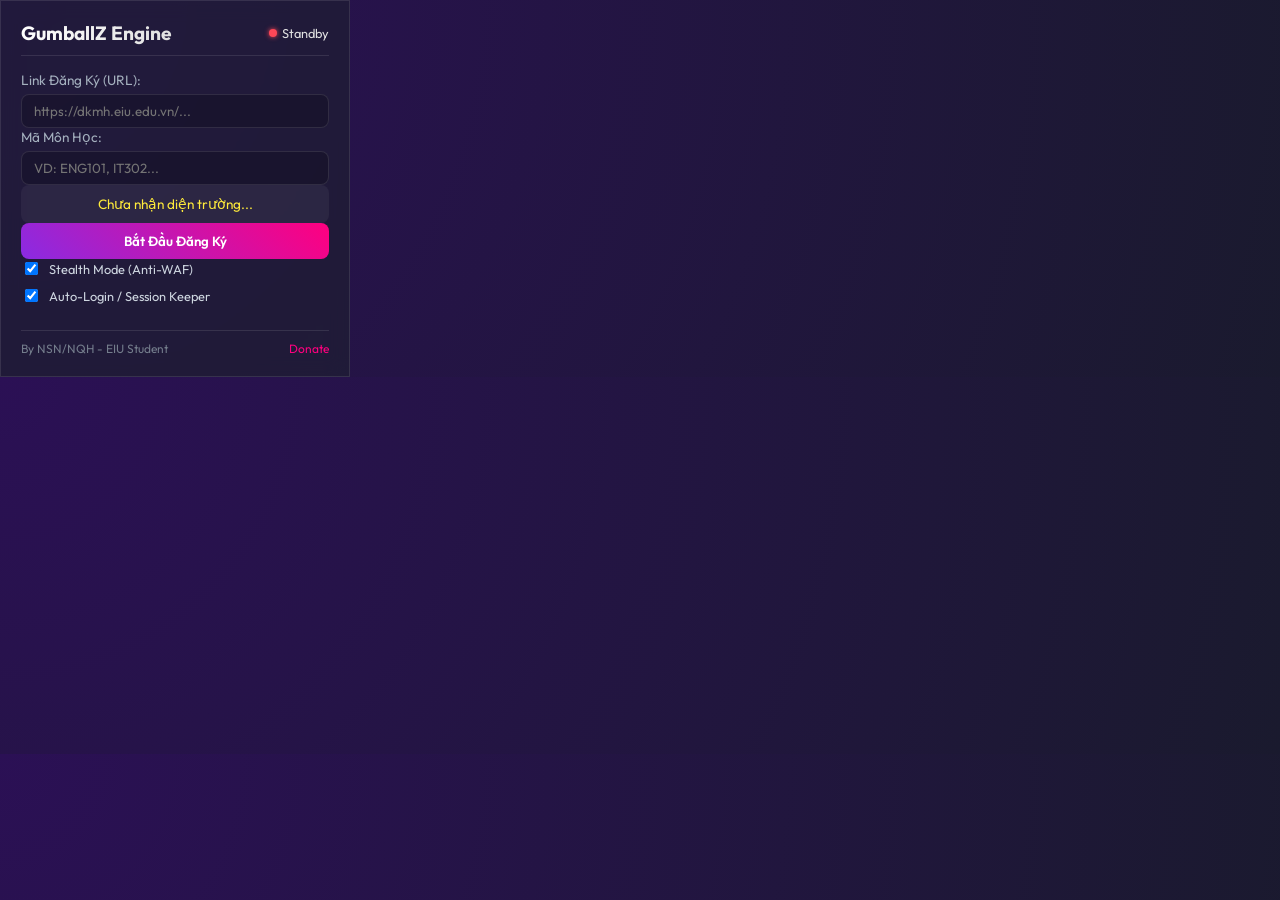
==== extension/UIUX/popup.html @ da2722e1 "feat: Initial commit for GumballZ Registration Ecosystem" ====
<!DOCTYPE html>
<html lang="vi">
<head>
    <meta charset="UTF-8">
    <meta name="viewport" content="width=device-width, initial-scale=1.0">
    <title>GumballZ Universal Engine</title>
    <link href="https://fonts.googleapis.com/css2?family=Outfit:wght@400;600&display=swap" rel="stylesheet">
    <link rel="stylesheet" href="popup.css">
</head>
<body>
    <div class="glass-panel">
        <header>
            <h2>GumballZ Engine</h2>
            <div class="status-indicator" id="engineStatus"><span class="dot red"></span> Standby</div>
        </header>

        <main>
            <div class="input-group">
                <label for="targetUrl">Link Đăng Ký (URL):</label>
                <input type="text" id="targetUrl" placeholder="https://dkmh.eiu.edu.vn/..." />
            </div>

            <div class="input-group">
                <label for="subjectCode">Mã Môn Học:</label>
                <input type="text" id="subjectCode" placeholder="VD: ENG101, IT302..." />
            </div>

            <div class="engine-detection" id="detectionResult">
                Chưa nhận diện trường...
            </div>

            <div class="actions">
                <button id="btnStart" class="btn-primary">Bắt Đầu Đăng Ký</button>
            </div>
            
            <div class="advanced-features">
                <label><input type="checkbox" id="stealthMode" checked> Stealth Mode (Anti-WAF)</label>
                <label><input type="checkbox" id="autoLogin" checked> Auto-Login / Session Keeper</label>
            </div>
        </main>

        <footer>
            <span>By NSN/NQH - EIU Student</span>
            <a href="#" id="openPortal">Donate</a>
        </footer>
    </div>
    <script src="popup.js" type="module"></script>
</body>
</html>
---- extension/UIUX/popup.css ----
:root {
    --bg-color: #1a1a2e;
    --primary: #8a2be2;
    --secondary: #ff007f;
    --glass-bg: rgba(30, 30, 50, 0.7);
    --glass-border: rgba(255, 255, 255, 0.1);
    --text-color: #e0e0e0;
}

body {
    width: 350px;
    margin: 0;
    font-family: 'Outfit', sans-serif;
    background-color: var(--bg-color);
    color: var(--text-color);
    overflow: hidden;
    position: relative;
    background: radial-gradient(circle at top left, #2b1055, #1a1a2e);
}

.glass-panel {
    background: var(--glass-bg);
    backdrop-filter: blur(10px);
    border: 1px solid var(--glass-border);
    padding: 20px;
    box-sizing: border-box;
    display: flex;
    flex-direction: column;
    gap: 15px;
}

header {
    display: flex;
    justify-content: space-between;
    align-items: center;
    border-bottom: 1px solid var(--glass-border);
    padding-bottom: 10px;
}

header h2 {
    margin: 0;
    font-size: 1.2rem;
    background: linear-gradient(90deg, #fff, var(--text-color));
    -webkit-background-clip: text;
    -webkit-text-fill-color: transparent;
}

.status-indicator {
    font-size: 0.8rem;
    display: flex;
    align-items: center;
    gap: 5px;
}

.dot {
    width: 8px;
    height: 8px;
    border-radius: 50%;
    display: inline-block;
}
.dot.red { background-color: #ff4757; box-shadow: 0 0 5px #ff4757; }
.dot.green { background-color: #2ed573; box-shadow: 0 0 5px #2ed573; }

.input-group {
    display: flex;
    flex-direction: column;
    gap: 5px;
}

.input-group label {
    font-size: 0.85rem;
    color: #a4b0be;
}

.input-group input {
    background: rgba(0, 0, 0, 0.2);
    border: 1px solid var(--glass-border);
    padding: 8px 12px;
    border-radius: 8px;
    color: #fff;
    font-family: inherit;
    outline: none;
    transition: all 0.3s ease;
}

.input-group input:focus {
    border-color: var(--primary);
    box-shadow: 0 0 8px rgba(138, 43, 226, 0.3);
}

.engine-detection {
    background: rgba(255, 255, 255, 0.05);
    border-radius: 8px;
    padding: 10px;
    font-size: 0.85rem;
    text-align: center;
    color: #ffeb3b; 
}

.btn-primary {
    width: 100%;
    padding: 10px;
    border: none;
    border-radius: 8px;
    background: linear-gradient(45deg, var(--primary), var(--secondary));
    color: white;
    font-weight: 600;
    font-family: inherit;
    cursor: pointer;
    transition: transform 0.2s, box-shadow 0.2s;
}

.btn-primary:active {
    transform: scale(0.98);
}

.btn-primary:hover {
    box-shadow: 0 0 15px rgba(255, 0, 127, 0.4);
}

.advanced-features {
    display: flex;
    flex-direction: column;
    gap: 8px;
    font-size: 0.8rem;
    color: #ced6e0;
}

.advanced-features label {
    display: flex;
    align-items: center;
    gap: 8px;
    cursor: pointer;
}

footer {
    display: flex;
    justify-content: space-between;
    font-size: 0.75rem;
    color: #747d8c;
    border-top: 1px solid var(--glass-border);
    padding-top: 10px;
    margin-top: 10px;
}

footer a {
    color: var(--secondary);
    text-decoration: none;
}
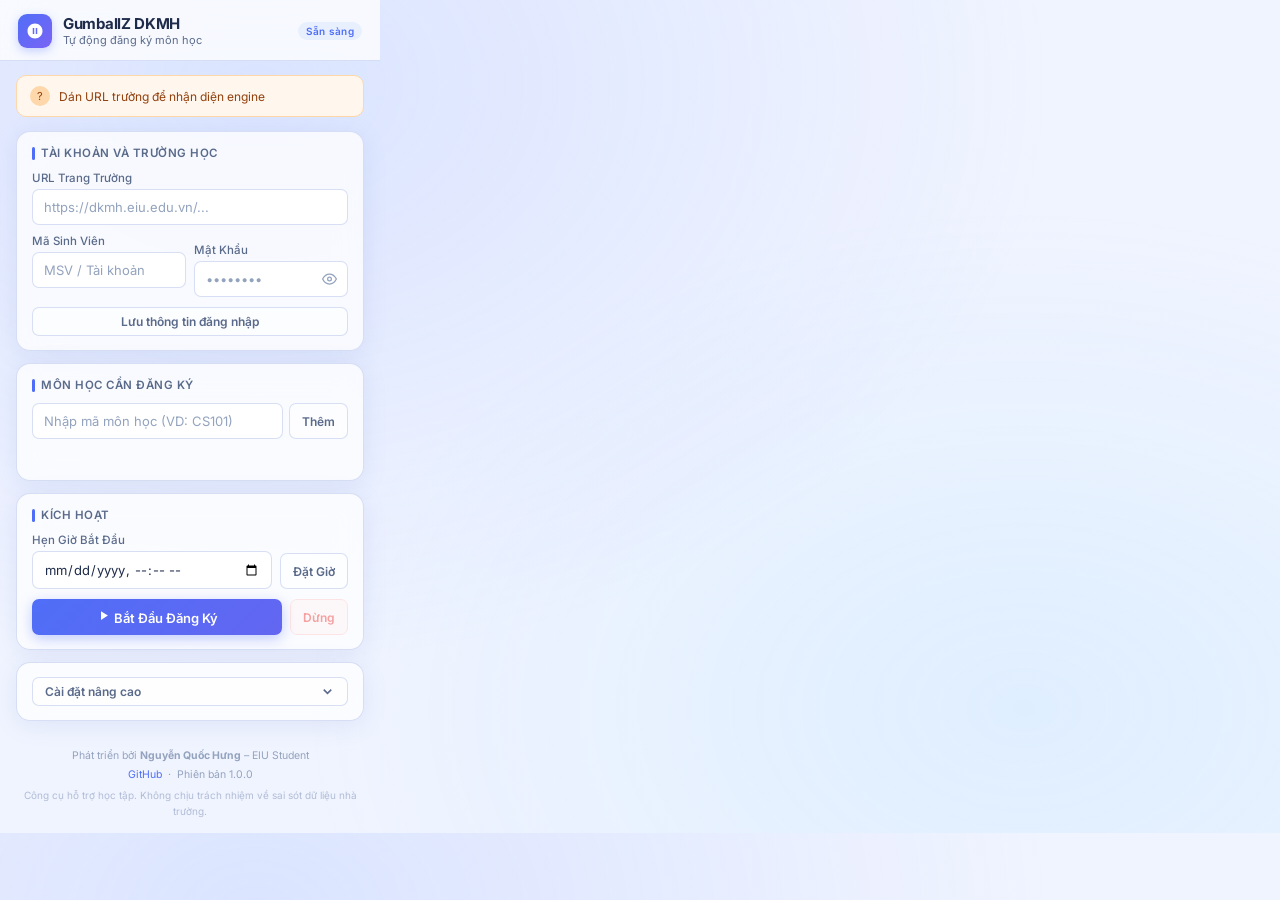
==== commit db777910: "feat: implement GumballZ registration ecosystem with modular engine architecture and web portal supp" ====
--- a/extension/UIUX/popup.html
+++ b/extension/UIUX/popup.html
@@ -1,49 +1,214 @@
 <!DOCTYPE html>
 <html lang="vi">
 <head>
-    <meta charset="UTF-8">
-    <meta name="viewport" content="width=device-width, initial-scale=1.0">
-    <title>GumballZ Universal Engine</title>
-    <link href="https://fonts.googleapis.com/css2?family=Outfit:wght@400;600&display=swap" rel="stylesheet">
-    <link rel="stylesheet" href="popup.css">
+  <meta charset="UTF-8">
+  <meta name="viewport" content="width=device-width, initial-scale=1.0">
+  <title>GumballZ – Auto DKMH</title>
+  <link rel="stylesheet" href="popup.css">
 </head>
 <body>
-    <div class="glass-panel">
-        <header>
-            <h2>GumballZ Engine</h2>
-            <div class="status-indicator" id="engineStatus"><span class="dot red"></span> Standby</div>
-        </header>
-
-        <main>
-            <div class="input-group">
-                <label for="targetUrl">Link Đăng Ký (URL):</label>
-                <input type="text" id="targetUrl" placeholder="https://dkmh.eiu.edu.vn/..." />
-            </div>
-
-            <div class="input-group">
-                <label for="subjectCode">Mã Môn Học:</label>
-                <input type="text" id="subjectCode" placeholder="VD: ENG101, IT302..." />
-            </div>
-
-            <div class="engine-detection" id="detectionResult">
-                Chưa nhận diện trường...
-            </div>
-
-            <div class="actions">
-                <button id="btnStart" class="btn-primary">Bắt Đầu Đăng Ký</button>
-            </div>
-            
-            <div class="advanced-features">
-                <label><input type="checkbox" id="stealthMode" checked> Stealth Mode (Anti-WAF)</label>
-                <label><input type="checkbox" id="autoLogin" checked> Auto-Login / Session Keeper</label>
-            </div>
-        </main>
-
-        <footer>
-            <span>By NSN/NQH - EIU Student</span>
-            <a href="#" id="openPortal">Donate</a>
-        </footer>
-    </div>
-    <script src="popup.js" type="module"></script>
+
+  <!-- ===== HEADER ===== -->
+  <header class="gz-header">
+    <div class="gz-logo">
+      <svg viewBox="0 0 24 24"><path d="M12 2C6.48 2 2 6.48 2 12s4.48 10 10 10 10-4.48 10-10S17.52 2 12 2zm-1 14H9V8h2v8zm4 0h-2V8h2v8z"/></svg>
+    </div>
+    <div class="gz-header-text">
+      <h1>GumballZ DKMH</h1>
+      <p>Tự động đăng ký môn học</p>
+    </div>
+    <span class="gz-badge idle" id="gz-status-badge">Sẵn sàng</span>
+  </header>
+
+  <!-- ===== DETECTION BANNER ===== -->
+  <div class="gz-detection not-found" id="gz-detection">
+    <div class="gz-detection-icon">?</div>
+    <span id="gz-detection-text">Dán URL trường để nhận diện engine</span>
+  </div>
+
+  <!-- ===== MAIN BODY ===== -->
+  <main class="gz-body">
+
+    <!-- Card 1: Thông tin đăng nhập -->
+    <div class="gz-card">
+      <div class="gz-card-title">Tài khoản và trường học</div>
+
+      <div class="gz-field">
+        <label class="gz-label" for="gz-school-url">URL Trang Trường</label>
+        <input
+          class="gz-input"
+          type="url"
+          id="gz-school-url"
+          placeholder="https://dkmh.eiu.edu.vn/..."
+          autocomplete="off"
+        >
+      </div>
+
+      <div class="gz-input-row" style="margin-top:9px;">
+        <div class="gz-field">
+          <label class="gz-label" for="gz-username">Mã Sinh Viên</label>
+          <input
+            class="gz-input"
+            type="text"
+            id="gz-username"
+            placeholder="MSV / Tài khoản"
+            autocomplete="username"
+          >
+        </div>
+        <div class="gz-field">
+          <label class="gz-label" for="gz-password">Mật Khẩu</label>
+          <div class="gz-input-wrap">
+            <input
+              class="gz-input"
+              type="password"
+              id="gz-password"
+              placeholder="••••••••"
+              autocomplete="current-password"
+            >
+            <button class="gz-eye-btn" id="gz-toggle-pass" title="Hiện/Ẩn mật khẩu">
+              <svg viewBox="0 0 24 24" width="15" height="15" fill="none" stroke="currentColor" stroke-width="2">
+                <path id="gz-eye-icon" d="M1 12s4-8 11-8 11 8 11 8-4 8-11 8-11-8-11-8z"/>
+                <circle cx="12" cy="12" r="3"/>
+              </svg>
+            </button>
+          </div>
+        </div>
+      </div>
+
+      <div style="margin-top:10px;">
+        <button class="gz-btn gz-btn-ghost gz-btn-sm" id="gz-save-creds" style="width:100%;">
+          Lưu thông tin đăng nhập
+        </button>
+      </div>
+    </div>
+
+    <!-- Card 2: Môn học cần đăng ký -->
+    <div class="gz-card">
+      <div class="gz-card-title">Môn Học Cần Đăng Ký</div>
+
+      <div class="gz-add-course-row">
+        <input
+          class="gz-input"
+          type="text"
+          id="gz-course-input"
+          placeholder="Nhập mã môn học (VD: CS101)"
+          autocomplete="off"
+        >
+        <button class="gz-btn gz-btn-ghost gz-btn-sm" id="gz-add-course">Thêm</button>
+      </div>
+
+      <div class="gz-tags-wrap" id="gz-course-tags">
+        <!-- Tags được thêm vào đây -->
+      </div>
+    </div>
+
+    <!-- Card 3: Tùy chọn kích hoạt -->
+    <div class="gz-card">
+      <div class="gz-card-title">Kích Hoạt</div>
+
+      <!-- Hẹn giờ bắt đầu -->
+      <div class="gz-scheduler-row">
+        <div class="gz-field">
+          <label class="gz-label" for="gz-schedule-time">Hẹn Giờ Bắt Đầu</label>
+          <input class="gz-input" type="datetime-local" id="gz-schedule-time">
+        </div>
+        <button class="gz-btn gz-btn-ghost gz-btn-sm" id="gz-schedule-btn" style="height:36px; align-self:flex-end;">Đặt Giờ</button>
+      </div>
+
+      <div class="gz-countdown" id="gz-countdown">00:00:00</div>
+      <div class="gz-countdown-label" id="gz-countdown-label"></div>
+
+      <!-- Nút điều khiển chính -->
+      <div class="gz-btn-row" style="margin-top:12px;">
+        <button class="gz-btn gz-btn-primary" id="gz-start-btn">
+          <div class="gz-spinner"></div>
+          <span class="gz-btn-label">
+            <svg viewBox="0 0 24 24" fill="currentColor"><path d="M8 5v14l11-7z"/></svg>
+            Bắt Đầu Đăng Ký
+          </span>
+        </button>
+        <button class="gz-btn gz-btn-danger gz-btn-sm" id="gz-stop-btn" disabled>
+          Dừng
+        </button>
+      </div>
+    </div>
+
+    <!-- Card 4: Tiến trình và Log -->
+    <div class="gz-card gz-progress-wrap" id="gz-progress-card">
+      <div class="gz-card-title">
+        <span class="gz-pulse"></span>
+        Tiến Trình
+      </div>
+
+      <div class="gz-attempt-text">
+        <span id="gz-attempt-label">Đang chuẩn bị...</span>
+        <span id="gz-attempt-count">0 / 0</span>
+      </div>
+
+      <div class="gz-progress-bar-bg">
+        <div class="gz-progress-bar indeterminate" id="gz-progress-bar"></div>
+      </div>
+
+      <div class="gz-log" id="gz-log">
+        <span class="gz-log-entry">Hệ thống sẵn sàng.</span>
+      </div>
+    </div>
+
+    <!-- Card 5: Cài đặt nâng cao -->
+    <div class="gz-card">
+      <button class="gz-btn gz-btn-ghost gz-btn-sm" id="gz-settings-toggle" style="width:100%; justify-content:space-between;">
+        <span>Cài đặt nâng cao</span>
+        <svg id="gz-settings-arrow" viewBox="0 0 24 24" width="14" fill="none" stroke="currentColor" stroke-width="2.5" style="transition:transform 0.3s;"><path d="M6 9l6 6 6-6"/></svg>
+      </button>
+
+      <div class="gz-settings-section" id="gz-settings-section">
+        <div class="gz-divider"></div>
+
+        <div class="gz-toggle-row">
+          <span class="gz-toggle-label">Stealth Mode (mô phỏng người dùng)</span>
+          <button class="gz-toggle on" id="gz-toggle-stealth" title="Bật/Tắt stealth mode"></button>
+        </div>
+
+        <div class="gz-field" style="margin-top:10px;">
+          <label class="gz-label" for="gz-max-retries">Số lần thử tối đa</label>
+          <input class="gz-input" type="number" id="gz-max-retries" value="10" min="1" max="100">
+        </div>
+
+        <div class="gz-field" style="margin-top:8px;">
+          <label class="gz-label" for="gz-tg-token">Telegram Bot Token</label>
+          <input class="gz-input" type="text" id="gz-tg-token" placeholder="110201543:AAXXXXXXXXX">
+        </div>
+
+        <div class="gz-field" style="margin-top:8px;">
+          <label class="gz-label" for="gz-tg-chat">Telegram Chat ID</label>
+          <input class="gz-input" type="text" id="gz-tg-chat" placeholder="-100XXXXXXXXX">
+        </div>
+
+        <div class="gz-btn-row" style="margin-top:10px;">
+          <button class="gz-btn gz-btn-ghost gz-btn-sm" id="gz-save-settings" style="flex:1;">Lưu cài đặt</button>
+          <button class="gz-btn gz-btn-ghost gz-btn-sm" id="gz-test-tg">Test Telegram</button>
+        </div>
+      </div>
+    </div>
+
+  </main>
+
+  <!-- ===== FOOTER ===== -->
+  <footer class="gz-footer">
+    <div>Phát triển bởi <strong>Nguyễn Quốc Hưng</strong> – EIU Student</div>
+    <div style="margin-top:2px;">
+      <a href="https://github.com/nughnguyen/DKMH-Extension" target="_blank">GitHub</a>
+      &nbsp;&middot;&nbsp;
+      Phiên bản 1.0.0
+    </div>
+    <div style="margin-top:3px; font-size:10px; color:#b0bcd6;">
+      Công cụ hỗ trợ học tập. Không chịu trách nhiệm về sai sót dữ liệu nhà trường.
+    </div>
+  </footer>
+
+  <!-- ===== TOAST ===== -->
+  <div class="gz-toast" id="gz-toast"></div>
+
+  <script src="popup.js"></script>
 </body>
 </html>
--- a/extension/UIUX/popup.css
+++ b/extension/UIUX/popup.css
@@ -1,149 +1,640 @@
+/* ============================================================
+   GumballZ Extension Popup - Design System
+   Tone: Sang, sach, diu mat. Glassmorphism tinh te.
+   Font: Inter (Google Fonts)
+   Tac gia: Nguyen Quoc Hung - EIU Student
+   ============================================================ */
+
+@import url('https://fonts.googleapis.com/css2?family=Inter:wght@300;400;500;600;700&display=swap');
+
+/* ---- TOKENS ---- */
 :root {
-    --bg-color: #1a1a2e;
-    --primary: #8a2be2;
-    --secondary: #ff007f;
-    --glass-bg: rgba(30, 30, 50, 0.7);
-    --glass-border: rgba(255, 255, 255, 0.1);
-    --text-color: #e0e0e0;
-}
+  --c-bg:           #f0f4ff;
+  --c-surface:      rgba(255, 255, 255, 0.75);
+  --c-surface-2:    rgba(255, 255, 255, 0.55);
+  --c-border:       rgba(200, 210, 240, 0.7);
+  --c-primary:      #4f6ef7;
+  --c-primary-h:    #3a56e0;
+  --c-primary-glow: rgba(79, 110, 247, 0.25);
+  --c-success:      #22c55e;
+  --c-danger:       #ef4444;
+  --c-warning:      #f59e0b;
+  --c-text:         #1e2b4a;
+  --c-text-2:       #5a6a8a;
+  --c-text-3:       #93a3be;
+  --radius-lg:      14px;
+  --radius-md:      10px;
+  --radius-sm:      7px;
+  --shadow-card:    0 4px 24px rgba(99, 120, 200, 0.12);
+  --shadow-btn:     0 4px 14px rgba(79, 110, 247, 0.35);
+  --transition:     all 0.22s cubic-bezier(0.4, 0, 0.2, 1);
+}
+
+/* ---- RESET ---- */
+*, *::before, *::after { box-sizing: border-box; margin: 0; padding: 0; }
 
 body {
-    width: 350px;
-    margin: 0;
-    font-family: 'Outfit', sans-serif;
-    background-color: var(--bg-color);
-    color: var(--text-color);
-    overflow: hidden;
-    position: relative;
-    background: radial-gradient(circle at top left, #2b1055, #1a1a2e);
-}
-
-.glass-panel {
-    background: var(--glass-bg);
-    backdrop-filter: blur(10px);
-    border: 1px solid var(--glass-border);
-    padding: 20px;
-    box-sizing: border-box;
-    display: flex;
-    flex-direction: column;
-    gap: 15px;
-}
-
-header {
-    display: flex;
-    justify-content: space-between;
-    align-items: center;
-    border-bottom: 1px solid var(--glass-border);
-    padding-bottom: 10px;
-}
-
-header h2 {
-    margin: 0;
-    font-size: 1.2rem;
-    background: linear-gradient(90deg, #fff, var(--text-color));
-    -webkit-background-clip: text;
-    -webkit-text-fill-color: transparent;
-}
-
-.status-indicator {
-    font-size: 0.8rem;
-    display: flex;
-    align-items: center;
-    gap: 5px;
-}
-
-.dot {
-    width: 8px;
-    height: 8px;
-    border-radius: 50%;
-    display: inline-block;
-}
-.dot.red { background-color: #ff4757; box-shadow: 0 0 5px #ff4757; }
-.dot.green { background-color: #2ed573; box-shadow: 0 0 5px #2ed573; }
-
-.input-group {
-    display: flex;
-    flex-direction: column;
-    gap: 5px;
-}
-
-.input-group label {
-    font-size: 0.85rem;
-    color: #a4b0be;
-}
-
-.input-group input {
-    background: rgba(0, 0, 0, 0.2);
-    border: 1px solid var(--glass-border);
-    padding: 8px 12px;
-    border-radius: 8px;
-    color: #fff;
-    font-family: inherit;
-    outline: none;
-    transition: all 0.3s ease;
-}
-
-.input-group input:focus {
-    border-color: var(--primary);
-    box-shadow: 0 0 8px rgba(138, 43, 226, 0.3);
-}
-
-.engine-detection {
-    background: rgba(255, 255, 255, 0.05);
-    border-radius: 8px;
-    padding: 10px;
-    font-size: 0.85rem;
-    text-align: center;
-    color: #ffeb3b; 
-}
-
-.btn-primary {
-    width: 100%;
-    padding: 10px;
-    border: none;
-    border-radius: 8px;
-    background: linear-gradient(45deg, var(--primary), var(--secondary));
-    color: white;
-    font-weight: 600;
-    font-family: inherit;
-    cursor: pointer;
-    transition: transform 0.2s, box-shadow 0.2s;
-}
-
-.btn-primary:active {
-    transform: scale(0.98);
-}
-
-.btn-primary:hover {
-    box-shadow: 0 0 15px rgba(255, 0, 127, 0.4);
-}
-
-.advanced-features {
-    display: flex;
-    flex-direction: column;
-    gap: 8px;
-    font-size: 0.8rem;
-    color: #ced6e0;
-}
-
-.advanced-features label {
-    display: flex;
-    align-items: center;
-    gap: 8px;
-    cursor: pointer;
-}
-
-footer {
-    display: flex;
-    justify-content: space-between;
-    font-size: 0.75rem;
-    color: #747d8c;
-    border-top: 1px solid var(--glass-border);
-    padding-top: 10px;
-    margin-top: 10px;
-}
-
-footer a {
-    color: var(--secondary);
-    text-decoration: none;
-}
+  width: 380px;
+  min-height: 520px;
+  font-family: 'Inter', system-ui, sans-serif;
+  font-size: 13.5px;
+  color: var(--c-text);
+  background: var(--c-bg);
+  background-image:
+    radial-gradient(ellipse at 20% 10%, rgba(120, 155, 255, 0.18) 0%, transparent 55%),
+    radial-gradient(ellipse at 80% 85%, rgba(100, 200, 255, 0.12) 0%, transparent 50%);
+  overflow-x: hidden;
+}
+
+/* ============================================================
+   HEADER
+   ============================================================ */
+.gz-header {
+  background: var(--c-surface);
+  backdrop-filter: blur(16px);
+  -webkit-backdrop-filter: blur(16px);
+  border-bottom: 1px solid var(--c-border);
+  padding: 14px 18px 12px;
+  display: flex;
+  align-items: center;
+  gap: 11px;
+  position: sticky;
+  top: 0;
+  z-index: 10;
+}
+
+.gz-logo {
+  width: 34px;
+  height: 34px;
+  background: linear-gradient(135deg, #4f6ef7 0%, #7b63f5 100%);
+  border-radius: 9px;
+  display: flex;
+  align-items: center;
+  justify-content: center;
+  flex-shrink: 0;
+  box-shadow: 0 3px 10px rgba(79, 110, 247, 0.3);
+}
+
+.gz-logo svg { width: 18px; height: 18px; fill: #fff; }
+
+.gz-header-text { flex: 1; }
+
+.gz-header-text h1 {
+  font-size: 15px;
+  font-weight: 700;
+  color: var(--c-text);
+  letter-spacing: -0.3px;
+  line-height: 1;
+}
+
+.gz-header-text p {
+  font-size: 11px;
+  color: var(--c-text-2);
+  margin-top: 2px;
+}
+
+.gz-badge {
+  font-size: 10px;
+  font-weight: 600;
+  padding: 3px 8px;
+  border-radius: 20px;
+  letter-spacing: 0.3px;
+}
+
+.gz-badge.idle    { background: #e8f0fe; color: #4f6ef7; }
+.gz-badge.running { background: #dcfce7; color: #16a34a; }
+.gz-badge.success { background: #dcfce7; color: #16a34a; }
+.gz-badge.failed  { background: #fee2e2; color: #dc2626; }
+
+/* ============================================================
+   DETECTION BANNER
+   ============================================================ */
+.gz-detection {
+  margin: 14px 16px 0;
+  padding: 10px 13px;
+  border-radius: var(--radius-md);
+  font-size: 12px;
+  display: flex;
+  align-items: center;
+  gap: 9px;
+  border: 1px solid transparent;
+  transition: var(--transition);
+}
+
+.gz-detection.found {
+  background: #eff6ff;
+  border-color: #bfdbfe;
+  color: #1d4ed8;
+}
+
+.gz-detection.not-found {
+  background: #fff7ed;
+  border-color: #fed7aa;
+  color: #92400e;
+}
+
+.gz-detection.dev {
+  background: #fef3c7;
+  border-color: #fde68a;
+  color: #78350f;
+}
+
+.gz-detection-icon {
+  width: 20px;
+  height: 20px;
+  border-radius: 50%;
+  display: flex;
+  align-items: center;
+  justify-content: center;
+  flex-shrink: 0;
+  font-size: 11px;
+}
+
+.found  .gz-detection-icon { background: #dbeafe; }
+.not-found .gz-detection-icon { background: #fed7aa; }
+.dev    .gz-detection-icon { background: #fde68a; }
+
+/* ============================================================
+   MAIN CONTENT
+   ============================================================ */
+.gz-body { padding: 14px 16px 18px; display: flex; flex-direction: column; gap: 12px; }
+
+/* ============================================================
+   CARD
+   ============================================================ */
+.gz-card {
+  background: var(--c-surface);
+  backdrop-filter: blur(14px);
+  -webkit-backdrop-filter: blur(14px);
+  border: 1px solid var(--c-border);
+  border-radius: var(--radius-lg);
+  padding: 14px 15px;
+  box-shadow: var(--shadow-card);
+  transition: var(--transition);
+}
+
+.gz-card-title {
+  font-size: 11.5px;
+  font-weight: 600;
+  color: var(--c-text-2);
+  text-transform: uppercase;
+  letter-spacing: 0.5px;
+  margin-bottom: 11px;
+  display: flex;
+  align-items: center;
+  gap: 6px;
+}
+
+.gz-card-title::before {
+  content: '';
+  width: 3px;
+  height: 13px;
+  background: var(--c-primary);
+  border-radius: 2px;
+}
+
+/* ============================================================
+   FORM INPUTS
+   ============================================================ */
+.gz-field { display: flex; flex-direction: column; gap: 4px; }
+
+.gz-field + .gz-field { margin-top: 9px; }
+
+.gz-label {
+  font-size: 11.5px;
+  font-weight: 500;
+  color: var(--c-text-2);
+  display: flex;
+  align-items: center;
+  gap: 5px;
+}
+
+.gz-input {
+  width: 100%;
+  padding: 9px 11px;
+  background: rgba(255, 255, 255, 0.9);
+  border: 1.5px solid var(--c-border);
+  border-radius: var(--radius-sm);
+  font-size: 13px;
+  font-family: 'Inter', sans-serif;
+  color: var(--c-text);
+  outline: none;
+  transition: var(--transition);
+}
+
+.gz-input::placeholder { color: var(--c-text-3); }
+
+.gz-input:focus {
+  border-color: var(--c-primary);
+  background: #fff;
+  box-shadow: 0 0 0 3px var(--c-primary-glow);
+}
+
+.gz-input-row {
+  display: grid;
+  grid-template-columns: 1fr 1fr;
+  gap: 8px;
+}
+
+/* Password toggle */
+.gz-input-wrap {
+  position: relative;
+}
+
+.gz-input-wrap .gz-input { padding-right: 36px; }
+
+.gz-eye-btn {
+  position: absolute;
+  right: 9px;
+  top: 50%;
+  transform: translateY(-50%);
+  background: none;
+  border: none;
+  cursor: pointer;
+  color: var(--c-text-3);
+  padding: 2px;
+  display: flex;
+  align-items: center;
+  transition: color 0.15s;
+}
+
+.gz-eye-btn:hover { color: var(--c-text-2); }
+
+/* ============================================================
+   COURSE TAGS
+   ============================================================ */
+.gz-tags-wrap {
+  display: flex;
+  flex-wrap: wrap;
+  gap: 5px;
+  margin-top: 5px;
+  min-height: 22px;
+}
+
+.gz-tag {
+  display: inline-flex;
+  align-items: center;
+  gap: 4px;
+  padding: 3px 9px 3px 8px;
+  background: linear-gradient(135deg, #eef2ff, #e0e7ff);
+  border: 1px solid #c7d2fe;
+  border-radius: 20px;
+  font-size: 11.5px;
+  font-weight: 500;
+  color: #3730a3;
+  cursor: default;
+}
+
+.gz-tag-remove {
+  background: none;
+  border: none;
+  cursor: pointer;
+  color: #6366f1;
+  padding: 0;
+  line-height: 1;
+  font-size: 13px;
+  display: flex;
+  align-items: center;
+  opacity: 0.6;
+  transition: opacity 0.15s;
+}
+
+.gz-tag-remove:hover { opacity: 1; }
+
+.gz-add-course-row {
+  display: flex;
+  gap: 6px;
+  margin-top: 6px;
+}
+
+.gz-add-course-row .gz-input { flex: 1; }
+
+/* ============================================================
+   SCHEDULER
+   ============================================================ */
+.gz-scheduler-row {
+  display: flex;
+  gap: 8px;
+  align-items: flex-end;
+}
+
+.gz-scheduler-row .gz-field { flex: 1; }
+
+.gz-countdown {
+  text-align: center;
+  font-size: 22px;
+  font-weight: 700;
+  color: var(--c-primary);
+  letter-spacing: 2px;
+  font-variant-numeric: tabular-nums;
+  padding: 6px 0 2px;
+  display: none;
+}
+
+.gz-countdown.visible { display: block; }
+
+.gz-countdown-label {
+  font-size: 10.5px;
+  color: var(--c-text-3);
+  text-align: center;
+  margin-top: -2px;
+}
+
+/* ============================================================
+   PROGRESS / STATUS
+   ============================================================ */
+.gz-progress-wrap {
+  display: none;
+  flex-direction: column;
+  gap: 7px;
+}
+
+.gz-progress-wrap.visible { display: flex; }
+
+.gz-progress-bar-bg {
+  height: 6px;
+  background: #e8edfc;
+  border-radius: 6px;
+  overflow: hidden;
+}
+
+.gz-progress-bar {
+  height: 100%;
+  background: linear-gradient(90deg, #4f6ef7, #7b63f5);
+  border-radius: 6px;
+  transition: width 0.4s ease;
+  width: 0%;
+}
+
+.gz-progress-bar.indeterminate {
+  width: 40%;
+  animation: gz-slide 1.4s ease-in-out infinite;
+}
+
+@keyframes gz-slide {
+  0%   { transform: translateX(-100%); }
+  100% { transform: translateX(350%); }
+}
+
+.gz-attempt-text {
+  font-size: 11.5px;
+  color: var(--c-text-2);
+  display: flex;
+  justify-content: space-between;
+}
+
+.gz-log {
+  background: rgba(236, 240, 255, 0.8);
+  border: 1px solid var(--c-border);
+  border-radius: var(--radius-sm);
+  padding: 8px 10px;
+  max-height: 80px;
+  overflow-y: auto;
+  font-size: 11.5px;
+  color: var(--c-text-2);
+  line-height: 1.7;
+  font-variant-numeric: tabular-nums;
+}
+
+.gz-log::-webkit-scrollbar { width: 3px; }
+.gz-log::-webkit-scrollbar-thumb { background: var(--c-primary); border-radius: 3px; }
+
+.gz-log-entry { display: block; }
+.gz-log-entry.success { color: var(--c-success); font-weight: 500; }
+.gz-log-entry.error   { color: var(--c-danger); }
+
+/* ============================================================
+   BUTTONS
+   ============================================================ */
+.gz-btn {
+  display: inline-flex;
+  align-items: center;
+  justify-content: center;
+  gap: 6px;
+  padding: 9px 16px;
+  border: none;
+  border-radius: var(--radius-sm);
+  font-size: 13px;
+  font-weight: 600;
+  font-family: 'Inter', sans-serif;
+  cursor: pointer;
+  transition: var(--transition);
+  white-space: nowrap;
+  user-select: none;
+}
+
+.gz-btn svg { width: 15px; height: 15px; }
+
+.gz-btn-primary {
+  background: linear-gradient(135deg, #4f6ef7 0%, #6366f1 100%);
+  color: #fff;
+  box-shadow: var(--shadow-btn);
+  flex: 1;
+}
+
+.gz-btn-primary:hover:not(:disabled) {
+  background: linear-gradient(135deg, #3a56e0 0%, #4f46e5 100%);
+  transform: translateY(-1px);
+  box-shadow: 0 6px 20px rgba(79, 110, 247, 0.45);
+}
+
+.gz-btn-primary:active { transform: translateY(0); }
+
+.gz-btn-danger {
+  background: #fef2f2;
+  color: var(--c-danger);
+  border: 1.5px solid #fecaca;
+}
+
+.gz-btn-danger:hover:not(:disabled) {
+  background: #fee2e2;
+}
+
+.gz-btn-ghost {
+  background: var(--c-surface-2);
+  color: var(--c-text-2);
+  border: 1.5px solid var(--c-border);
+}
+
+.gz-btn-ghost:hover:not(:disabled) {
+  background: rgba(255, 255, 255, 0.85);
+  color: var(--c-text);
+}
+
+.gz-btn-sm {
+  padding: 6px 12px;
+  font-size: 12px;
+}
+
+.gz-btn:disabled {
+  opacity: 0.5;
+  cursor: not-allowed;
+  transform: none !important;
+}
+
+.gz-btn-row {
+  display: flex;
+  gap: 8px;
+}
+
+/* Loading spinner inside button */
+.gz-spinner {
+  width: 13px;
+  height: 13px;
+  border: 2px solid rgba(255,255,255,0.35);
+  border-top-color: #fff;
+  border-radius: 50%;
+  animation: gz-spin 0.7s linear infinite;
+  display: none;
+}
+
+.gz-btn.loading .gz-spinner    { display: block; }
+.gz-btn.loading .gz-btn-label  { display: none; }
+
+@keyframes gz-spin { to { transform: rotate(360deg); } }
+
+/* ============================================================
+   SETTINGS TOGGLE
+   ============================================================ */
+.gz-settings-section {
+  overflow: hidden;
+  max-height: 0;
+  transition: max-height 0.35s ease;
+}
+
+.gz-settings-section.open { max-height: 300px; }
+
+.gz-divider {
+  height: 1px;
+  background: var(--c-border);
+  margin: 11px -15px;
+}
+
+.gz-toggle-row {
+  display: flex;
+  align-items: center;
+  justify-content: space-between;
+  padding: 3px 0;
+}
+
+.gz-toggle-label { font-size: 12.5px; color: var(--c-text); }
+
+.gz-toggle {
+  width: 36px;
+  height: 20px;
+  background: #d1d5db;
+  border-radius: 20px;
+  position: relative;
+  cursor: pointer;
+  transition: background 0.2s;
+  border: none;
+  padding: 0;
+}
+
+.gz-toggle.on { background: var(--c-primary); }
+
+.gz-toggle::after {
+  content: '';
+  position: absolute;
+  width: 14px;
+  height: 14px;
+  background: #fff;
+  border-radius: 50%;
+  top: 3px;
+  left: 3px;
+  transition: transform 0.2s;
+  box-shadow: 0 1px 3px rgba(0,0,0,.2);
+}
+
+.gz-toggle.on::after { transform: translateX(16px); }
+
+/* ============================================================
+   FOOTER
+   ============================================================ */
+.gz-footer {
+  padding: 9px 16px 14px;
+  text-align: center;
+  font-size: 10.5px;
+  color: var(--c-text-3);
+  line-height: 1.6;
+}
+
+.gz-footer a {
+  color: var(--c-primary);
+  text-decoration: none;
+}
+
+.gz-footer a:hover { text-decoration: underline; }
+
+/* ============================================================
+   NOTIFICATION TOAST
+   ============================================================ */
+.gz-toast {
+  position: fixed;
+  bottom: 14px;
+  left: 50%;
+  transform: translateX(-50%) translateY(60px);
+  background: rgba(30, 43, 74, 0.92);
+  color: #fff;
+  padding: 9px 18px;
+  border-radius: 30px;
+  font-size: 12.5px;
+  font-weight: 500;
+  white-space: nowrap;
+  box-shadow: 0 4px 20px rgba(0,0,0,0.2);
+  transition: transform 0.3s cubic-bezier(0.34, 1.56, 0.64, 1), opacity 0.3s;
+  z-index: 999;
+  opacity: 0;
+  pointer-events: none;
+}
+
+.gz-toast.show {
+  transform: translateX(-50%) translateY(0);
+  opacity: 1;
+}
+
+.gz-toast.success { background: rgba(22, 163, 74, 0.92); }
+.gz-toast.error   { background: rgba(220, 38, 38, 0.92); }
+
+/* ============================================================
+   ANIMATIONS
+   ============================================================ */
+@keyframes gz-fade-in {
+  from { opacity: 0; transform: translateY(6px); }
+  to   { opacity: 1; transform: translateY(0); }
+}
+
+.gz-card { animation: gz-fade-in 0.3s ease both; }
+.gz-card:nth-child(2) { animation-delay: 0.05s; }
+.gz-card:nth-child(3) { animation-delay: 0.1s; }
+.gz-card:nth-child(4) { animation-delay: 0.15s; }
+
+/* Pulse cho status dot */
+.gz-pulse {
+  display: inline-block;
+  width: 7px;
+  height: 7px;
+  border-radius: 50%;
+  background: var(--c-success);
+  animation: gz-pulse-ring 1.5s ease-in-out infinite;
+}
+
+@keyframes gz-pulse-ring {
+  0%   { box-shadow: 0 0 0 0 rgba(34, 197, 94, 0.4); }
+  70%  { box-shadow: 0 0 0 6px rgba(34, 197, 94, 0); }
+  100% { box-shadow: 0 0 0 0 rgba(34, 197, 94, 0); }
+}
+
+/* Success state animation */
+@keyframes gz-bounce-in {
+  0%   { transform: scale(0.7); opacity: 0; }
+  60%  { transform: scale(1.1); }
+  100% { transform: scale(1); opacity: 1; }
+}
+
+.gz-success-icon { animation: gz-bounce-in 0.5s cubic-bezier(0.34, 1.56, 0.64, 1); }
+
+/* Scrollbar */
+::-webkit-scrollbar { width: 4px; }
+::-webkit-scrollbar-track { background: transparent; }
+::-webkit-scrollbar-thumb { background: #c7d2fe; border-radius: 4px; }
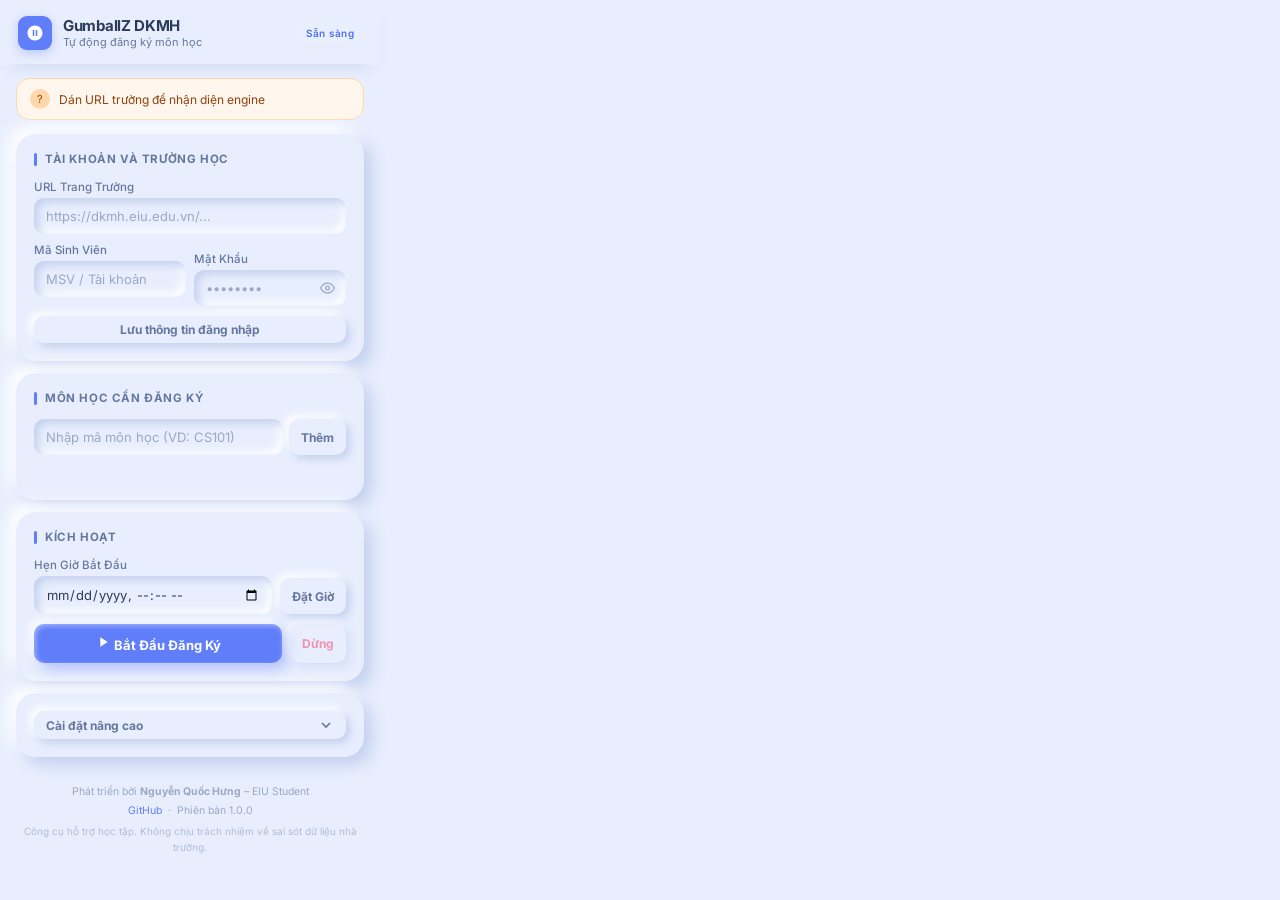
==== commit bcdd4b9f: "feat: Implement semi-auto updater, remove gradients, add tooltips, Vietnamese docs" ====
--- a/extension/UIUX/popup.html
+++ b/extension/UIUX/popup.html
@@ -7,6 +7,16 @@
   <link rel="stylesheet" href="popup.css">
 </head>
 <body>
+
+  <!-- ===== UPDATE BANNER (Hidden by default) ===== -->
+  <div class="gz-update-banner" id="gz-update-banner" style="display: none; background: var(--c-warning, #fef3c7); color: #92400e; padding: 12px 16px; border-bottom: 1px solid #fcd34d; align-items: start; gap: 10px; font-size: 13px;">
+    <svg style="width: 20px; height: 20px; flex-shrink: 0; fill: currentColor; margin-top:2px;" viewBox="0 0 24 24"><path d="M12 2C6.48 2 2 6.48 2 12s4.48 10 10 10 10-4.48 10-10S17.52 2 12 2zm1 15h-2v-2h2v2zm0-4h-2V7h2v6z"/></svg>
+    <div style="flex:1;">
+      <strong style="display:block; font-size: 14px; margin-bottom: 4px;">Bản cập nhật mới: <span id="gz-update-version"></span></strong>
+      <div id="gz-update-notes" style="margin-bottom: 8px; opacity: 0.9; line-height: 1.4;"></div>
+      <div style="font-weight: 600; font-size: 11.5px; opacity: 0.75;">(Chạy file Auto-Update.bat trong thư mục để nâng cấp)</div>
+    </div>
+  </div>
 
   <!-- ===== HEADER ===== -->
   <header class="gz-header">
--- a/extension/UIUX/popup.css
+++ b/extension/UIUX/popup.css
@@ -9,25 +9,35 @@
 
 /* ---- TOKENS ---- */
 :root {
-  --c-bg:           #f0f4ff;
-  --c-surface:      rgba(255, 255, 255, 0.75);
-  --c-surface-2:    rgba(255, 255, 255, 0.55);
-  --c-border:       rgba(200, 210, 240, 0.7);
-  --c-primary:      #4f6ef7;
-  --c-primary-h:    #3a56e0;
-  --c-primary-glow: rgba(79, 110, 247, 0.25);
-  --c-success:      #22c55e;
-  --c-danger:       #ef4444;
+  --c-bg:           #e8eefd;
+  --c-surface:      #e8eefd;
+  --c-clay-hl:      #ffffff;
+  --c-clay-sh:      #c3d0ef;
+  
+  --c-primary:      #607dfa;
+  --c-primary-h:    #4a6df5;
+  --c-primary-glow: rgba(96, 125, 250, 0.25);
+  --c-success:      #10b981;
+  --c-danger:       #f43f5e;
   --c-warning:      #f59e0b;
-  --c-text:         #1e2b4a;
-  --c-text-2:       #5a6a8a;
-  --c-text-3:       #93a3be;
-  --radius-lg:      14px;
-  --radius-md:      10px;
-  --radius-sm:      7px;
-  --shadow-card:    0 4px 24px rgba(99, 120, 200, 0.12);
-  --shadow-btn:     0 4px 14px rgba(79, 110, 247, 0.35);
-  --transition:     all 0.22s cubic-bezier(0.4, 0, 0.2, 1);
+  --c-text:         #2a3b5c;
+  --c-text-2:       #64779e;
+  --c-text-3:       #9ba8c5;
+  
+  --radius-lg:      20px;
+  --radius-md:      14px;
+  --radius-sm:      10px;
+  
+  --shadow-clay-outer: 8px 8px 16px var(--c-clay-sh), -8px -8px 16px var(--c-clay-hl);
+  --shadow-clay-outer-sm: 4px 4px 8px var(--c-clay-sh), -4px -4px 8px var(--c-clay-hl);
+  --shadow-clay-inner: inset 4px 4px 8px var(--c-clay-sh), inset -4px -4px 8px var(--c-clay-hl);
+  --shadow-clay-inner-sm: inset 2px 2px 5px var(--c-clay-sh), inset -2px -2px 5px var(--c-clay-hl);
+  --shadow-clay-primary: 
+    6px 6px 14px rgba(96, 125, 250, 0.4), 
+    -4px -4px 10px var(--c-clay-hl), 
+    inset 2px 2px 5px rgba(255, 255, 255, 0.4);
+    
+  --transition:     all 0.25s cubic-bezier(0.4, 0, 0.2, 1);
 }
 
 /* ---- RESET ---- */
@@ -40,9 +50,6 @@
   font-size: 13.5px;
   color: var(--c-text);
   background: var(--c-bg);
-  background-image:
-    radial-gradient(ellipse at 20% 10%, rgba(120, 155, 255, 0.18) 0%, transparent 55%),
-    radial-gradient(ellipse at 80% 85%, rgba(100, 200, 255, 0.12) 0%, transparent 50%);
   overflow-x: hidden;
 }
 
@@ -51,22 +58,21 @@
    ============================================================ */
 .gz-header {
   background: var(--c-surface);
-  backdrop-filter: blur(16px);
-  -webkit-backdrop-filter: blur(16px);
-  border-bottom: 1px solid var(--c-border);
-  padding: 14px 18px 12px;
+  border-bottom: none;
+  padding: 16px 18px 14px;
   display: flex;
   align-items: center;
   gap: 11px;
   position: sticky;
   top: 0;
   z-index: 10;
+  box-shadow: 0 8px 16px -8px var(--c-clay-sh), 0 2px 4px -2px var(--c-clay-hl);
 }
 
 .gz-logo {
   width: 34px;
   height: 34px;
-  background: linear-gradient(135deg, #4f6ef7 0%, #7b63f5 100%);
+  background: var(--c-primary);
   border-radius: 9px;
   display: flex;
   align-items: center;
@@ -164,25 +170,23 @@
    ============================================================ */
 .gz-card {
   background: var(--c-surface);
-  backdrop-filter: blur(14px);
-  -webkit-backdrop-filter: blur(14px);
-  border: 1px solid var(--c-border);
+  border: none;
   border-radius: var(--radius-lg);
-  padding: 14px 15px;
-  box-shadow: var(--shadow-card);
+  padding: 18px 18px;
+  box-shadow: var(--shadow-clay-outer);
   transition: var(--transition);
 }
 
 .gz-card-title {
   font-size: 11.5px;
-  font-weight: 600;
+  font-weight: 700;
   color: var(--c-text-2);
   text-transform: uppercase;
-  letter-spacing: 0.5px;
-  margin-bottom: 11px;
-  display: flex;
-  align-items: center;
-  gap: 6px;
+  letter-spacing: 0.6px;
+  margin-bottom: 14px;
+  display: flex;
+  align-items: center;
+  gap: 8px;
 }
 
 .gz-card-title::before {
@@ -211,23 +215,23 @@
 
 .gz-input {
   width: 100%;
-  padding: 9px 11px;
-  background: rgba(255, 255, 255, 0.9);
-  border: 1.5px solid var(--c-border);
+  padding: 10px 12px;
+  background: var(--c-surface);
+  border: none;
   border-radius: var(--radius-sm);
   font-size: 13px;
   font-family: 'Inter', sans-serif;
   color: var(--c-text);
   outline: none;
+  box-shadow: var(--shadow-clay-inner);
   transition: var(--transition);
 }
 
-.gz-input::placeholder { color: var(--c-text-3); }
+.gz-input::placeholder { color: var(--c-text-3); font-weight: 400; }
 
 .gz-input:focus {
-  border-color: var(--c-primary);
-  background: #fff;
-  box-shadow: 0 0 0 3px var(--c-primary-glow);
+  background: #eef2fd;
+  box-shadow: inset 5px 5px 10px var(--c-clay-sh), inset -5px -5px 10px var(--c-clay-hl);
 }
 
 .gz-input-row {
@@ -274,32 +278,40 @@
 .gz-tag {
   display: inline-flex;
   align-items: center;
-  gap: 4px;
-  padding: 3px 9px 3px 8px;
-  background: linear-gradient(135deg, #eef2ff, #e0e7ff);
-  border: 1px solid #c7d2fe;
+  gap: 6px;
+  padding: 4px 10px 4px 10px;
+  background: var(--c-surface);
+  border: none;
+  box-shadow: var(--shadow-clay-outer-sm);
   border-radius: 20px;
   font-size: 11.5px;
-  font-weight: 500;
-  color: #3730a3;
+  font-weight: 600;
+  color: var(--c-primary-h);
   cursor: default;
 }
 
 .gz-tag-remove {
-  background: none;
+  background: var(--c-surface);
   border: none;
   cursor: pointer;
-  color: #6366f1;
-  padding: 0;
+  color: var(--c-danger);
+  width: 16px;
+  height: 16px;
+  border-radius: 50%;
+  box-shadow: inset 2px 2px 4px var(--c-clay-sh), inset -2px -2px 4px var(--c-clay-hl);
   line-height: 1;
-  font-size: 13px;
-  display: flex;
-  align-items: center;
-  opacity: 0.6;
-  transition: opacity 0.15s;
-}
-
-.gz-tag-remove:hover { opacity: 1; }
+  font-size: 11px;
+  display: flex;
+  align-items: center;
+  justify-content: center;
+  opacity: 0.8;
+  transition: opacity 0.15s, box-shadow 0.15s;
+}
+
+.gz-tag-remove:hover { 
+  opacity: 1; 
+  box-shadow: inset 3px 3px 6px var(--c-clay-sh), inset -3px -3px 6px var(--c-clay-hl);
+}
 
 .gz-add-course-row {
   display: flex;
@@ -360,7 +372,7 @@
 
 .gz-progress-bar {
   height: 100%;
-  background: linear-gradient(90deg, #4f6ef7, #7b63f5);
+  background: var(--c-primary);
   border-radius: 6px;
   transition: width 0.4s ease;
   width: 0%;
@@ -411,54 +423,55 @@
   align-items: center;
   justify-content: center;
   gap: 6px;
-  padding: 9px 16px;
+  padding: 10px 18px;
   border: none;
   border-radius: var(--radius-sm);
   font-size: 13px;
-  font-weight: 600;
+  font-weight: 700;
   font-family: 'Inter', sans-serif;
   cursor: pointer;
   transition: var(--transition);
   white-space: nowrap;
   user-select: none;
-}
-
-.gz-btn svg { width: 15px; height: 15px; }
+  background: var(--c-surface);
+  box-shadow: var(--shadow-clay-outer-sm);
+  color: var(--c-text);
+}
+
+.gz-btn:active:not(:disabled) {
+  box-shadow: var(--shadow-clay-inner-sm);
+  transform: translateY(1px);
+}
+
+.gz-btn svg { width: 16px; height: 16px; }
 
 .gz-btn-primary {
-  background: linear-gradient(135deg, #4f6ef7 0%, #6366f1 100%);
+  background: var(--c-primary);
   color: #fff;
-  box-shadow: var(--shadow-btn);
+  box-shadow: var(--shadow-clay-primary);
   flex: 1;
 }
 
+.gz-btn-primary:active:not(:disabled) {
+  box-shadow: 
+    inset 3px 3px 6px rgba(0, 0, 0, 0.15), 
+    inset -3px -3px 6px rgba(255, 255, 255, 0.2) !important;
+}
+
 .gz-btn-primary:hover:not(:disabled) {
-  background: linear-gradient(135deg, #3a56e0 0%, #4f46e5 100%);
-  transform: translateY(-1px);
-  box-shadow: 0 6px 20px rgba(79, 110, 247, 0.45);
-}
-
-.gz-btn-primary:active { transform: translateY(0); }
+  background: var(--c-primary-h);
+}
 
 .gz-btn-danger {
-  background: #fef2f2;
   color: var(--c-danger);
-  border: 1.5px solid #fecaca;
-}
-
-.gz-btn-danger:hover:not(:disabled) {
-  background: #fee2e2;
+}
+
+.gz-btn-danger:active:not(:disabled) {
+  color: #be123c;
 }
 
 .gz-btn-ghost {
-  background: var(--c-surface-2);
   color: var(--c-text-2);
-  border: 1.5px solid var(--c-border);
-}
-
-.gz-btn-ghost:hover:not(:disabled) {
-  background: rgba(255, 255, 255, 0.85);
-  color: var(--c-text);
 }
 
 .gz-btn-sm {
@@ -574,15 +587,15 @@
   bottom: 14px;
   left: 50%;
   transform: translateX(-50%) translateY(60px);
-  background: rgba(30, 43, 74, 0.92);
-  color: #fff;
-  padding: 9px 18px;
+  background: var(--c-surface);
+  color: var(--c-text);
+  padding: 10px 20px;
   border-radius: 30px;
   font-size: 12.5px;
-  font-weight: 500;
+  font-weight: 600;
   white-space: nowrap;
-  box-shadow: 0 4px 20px rgba(0,0,0,0.2);
-  transition: transform 0.3s cubic-bezier(0.34, 1.56, 0.64, 1), opacity 0.3s;
+  box-shadow: var(--shadow-clay-outer);
+  transition: transform 0.35s cubic-bezier(0.34, 1.56, 0.64, 1), opacity 0.35s;
   z-index: 999;
   opacity: 0;
   pointer-events: none;
@@ -593,8 +606,8 @@
   opacity: 1;
 }
 
-.gz-toast.success { background: rgba(22, 163, 74, 0.92); }
-.gz-toast.error   { background: rgba(220, 38, 38, 0.92); }
+.gz-toast.success { color: var(--c-success); }
+.gz-toast.error   { color: var(--c-danger); }
 
 /* ============================================================
    ANIMATIONS
